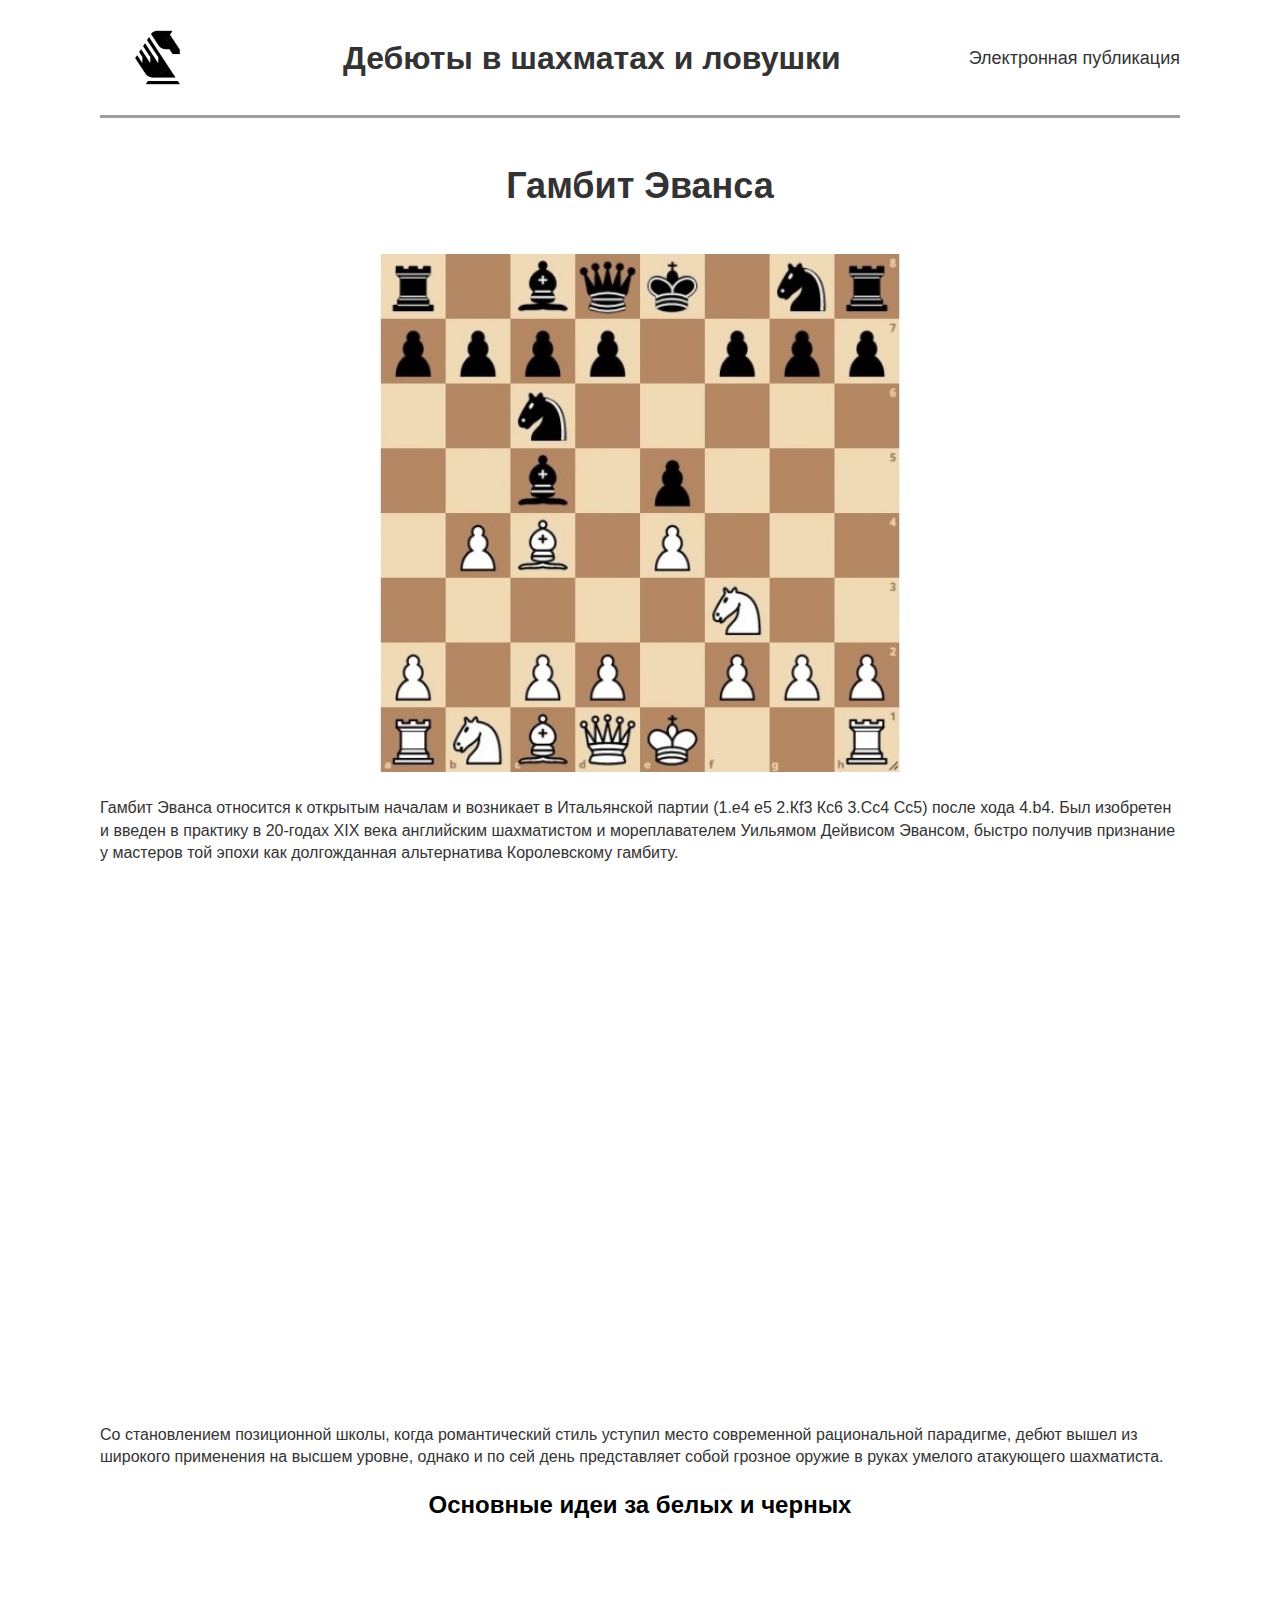
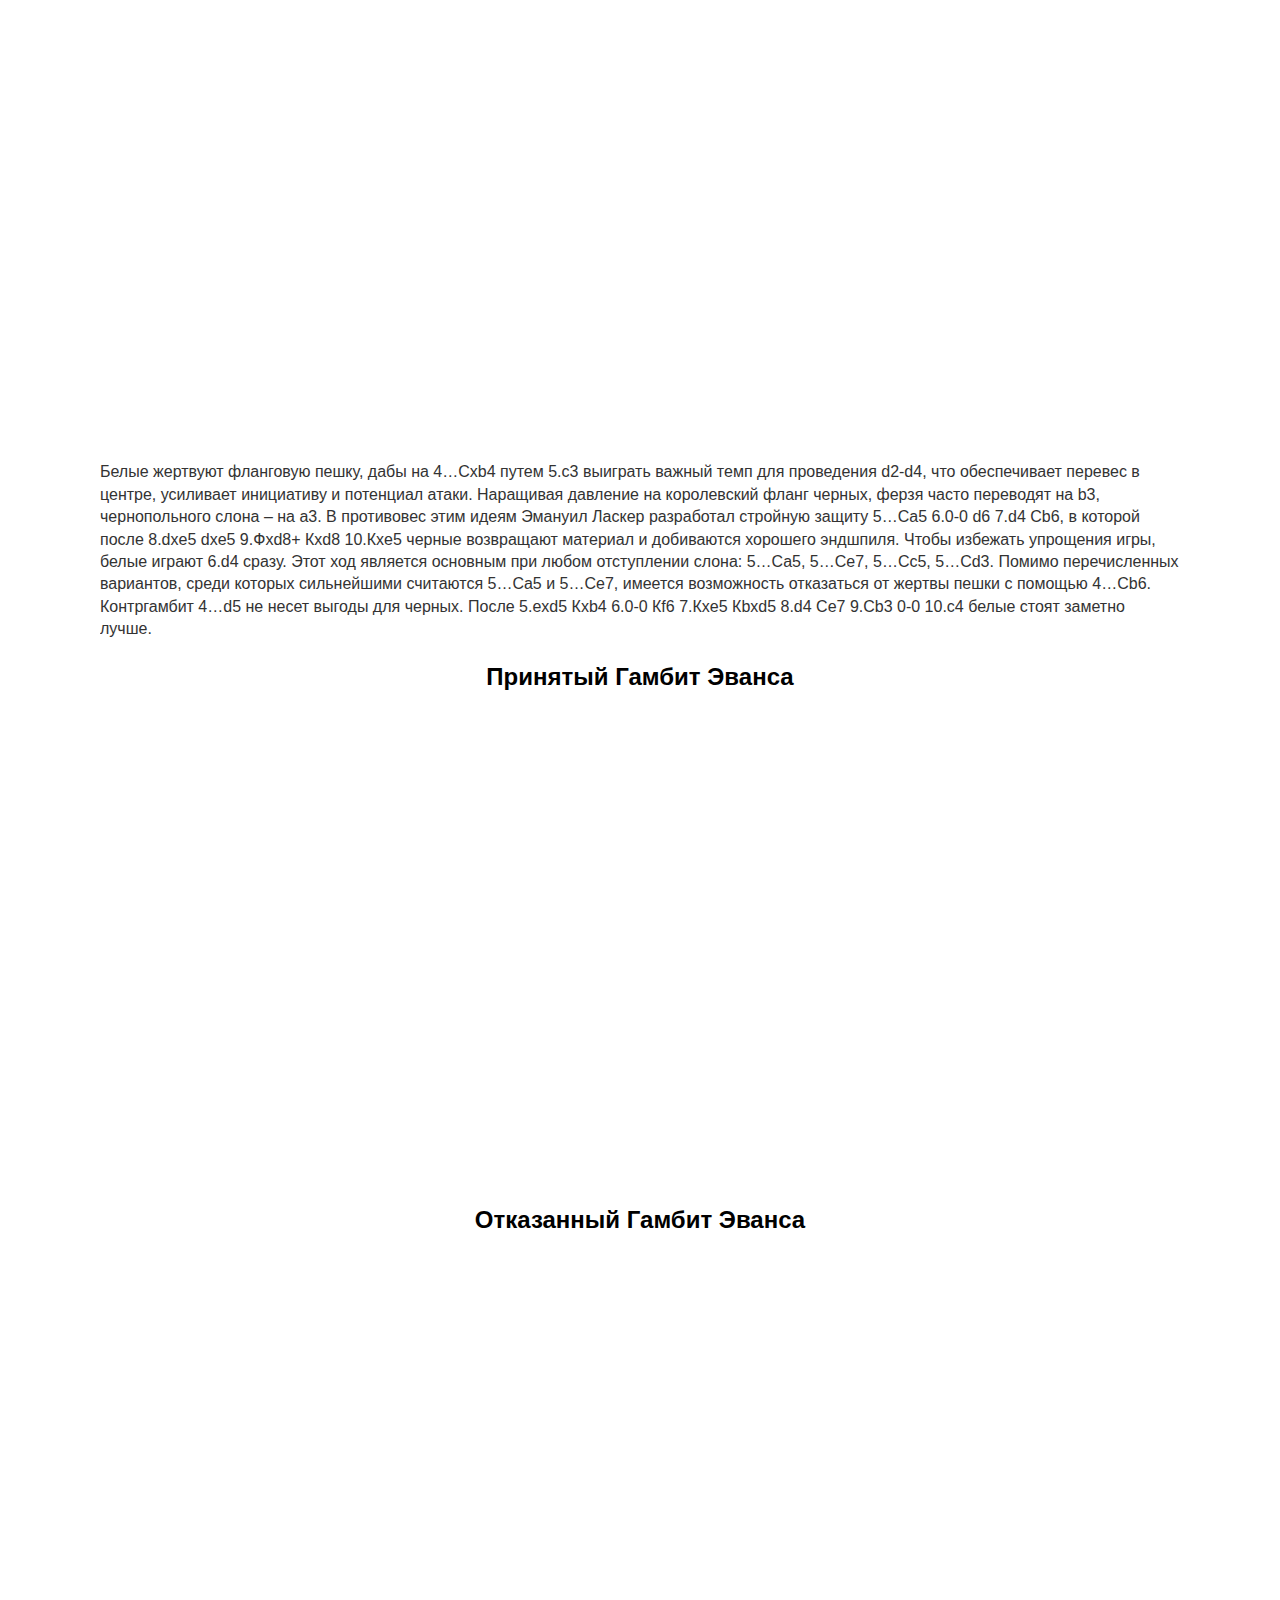
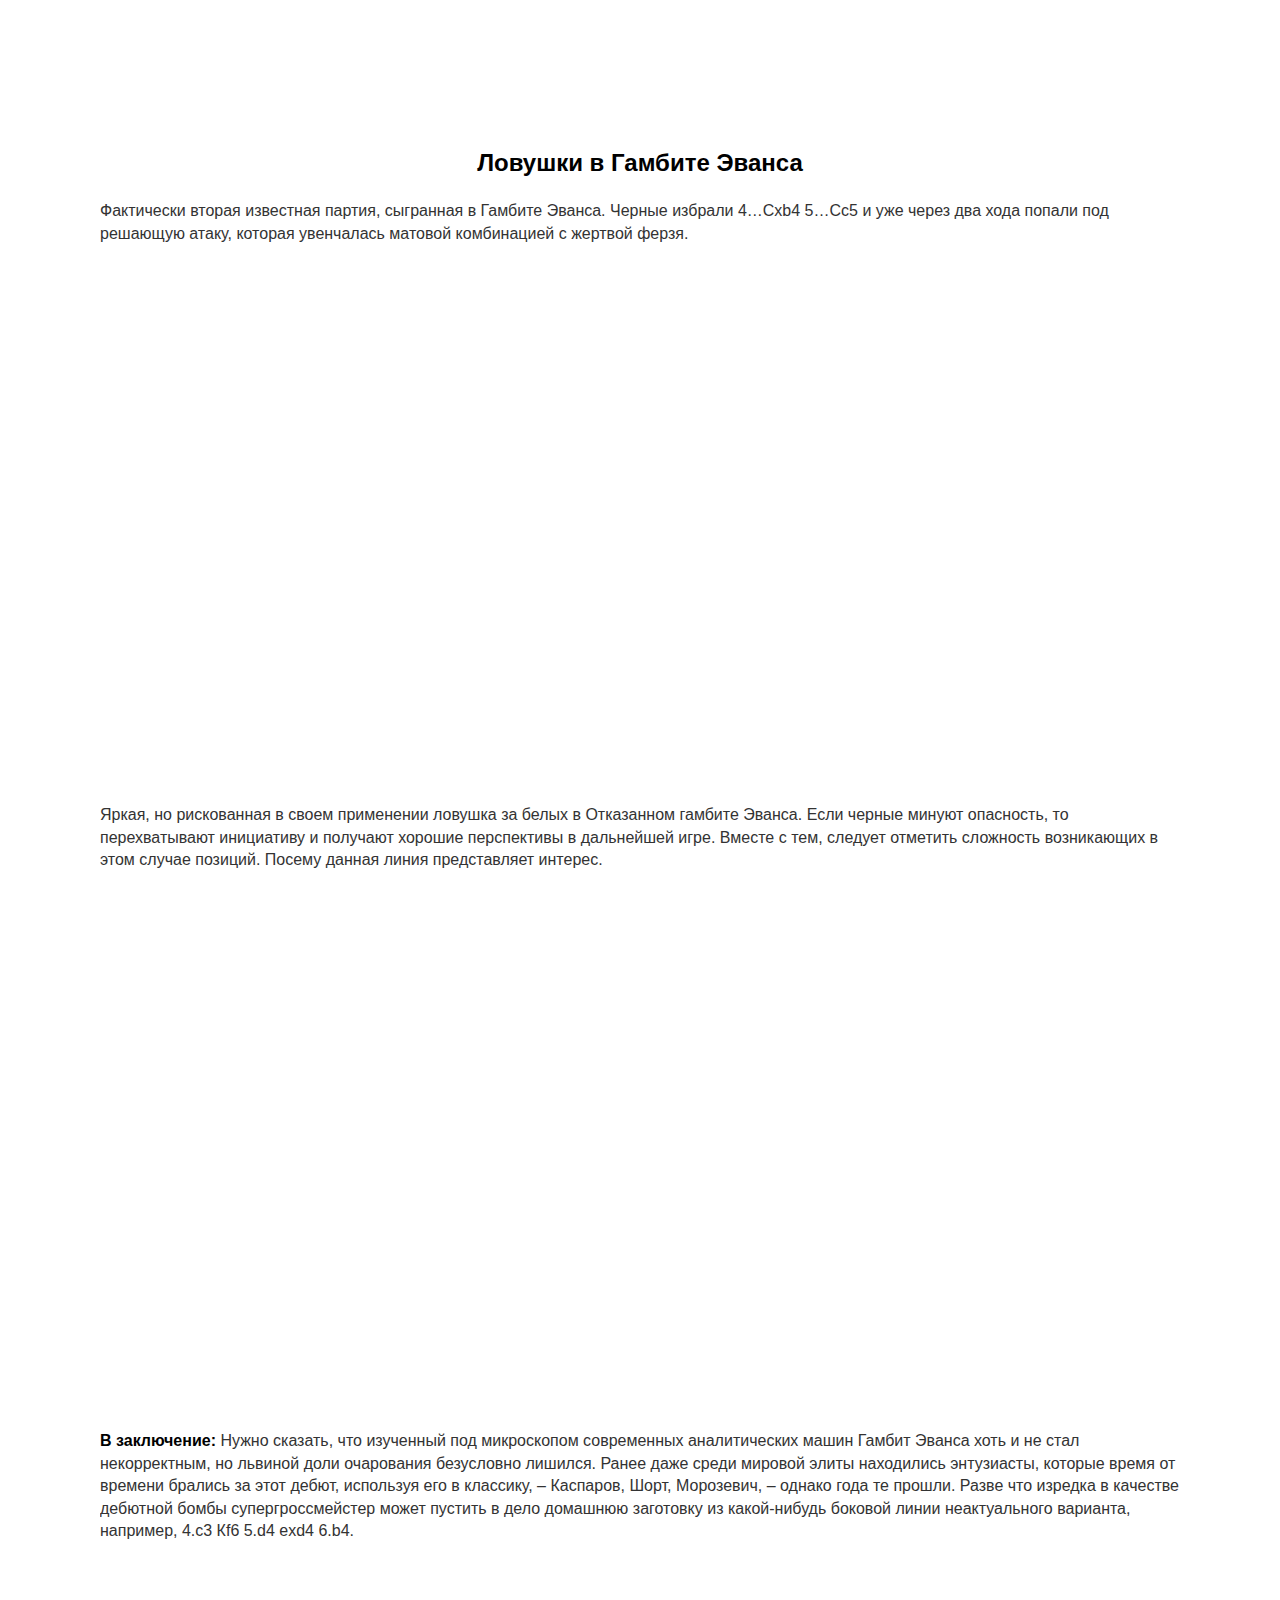
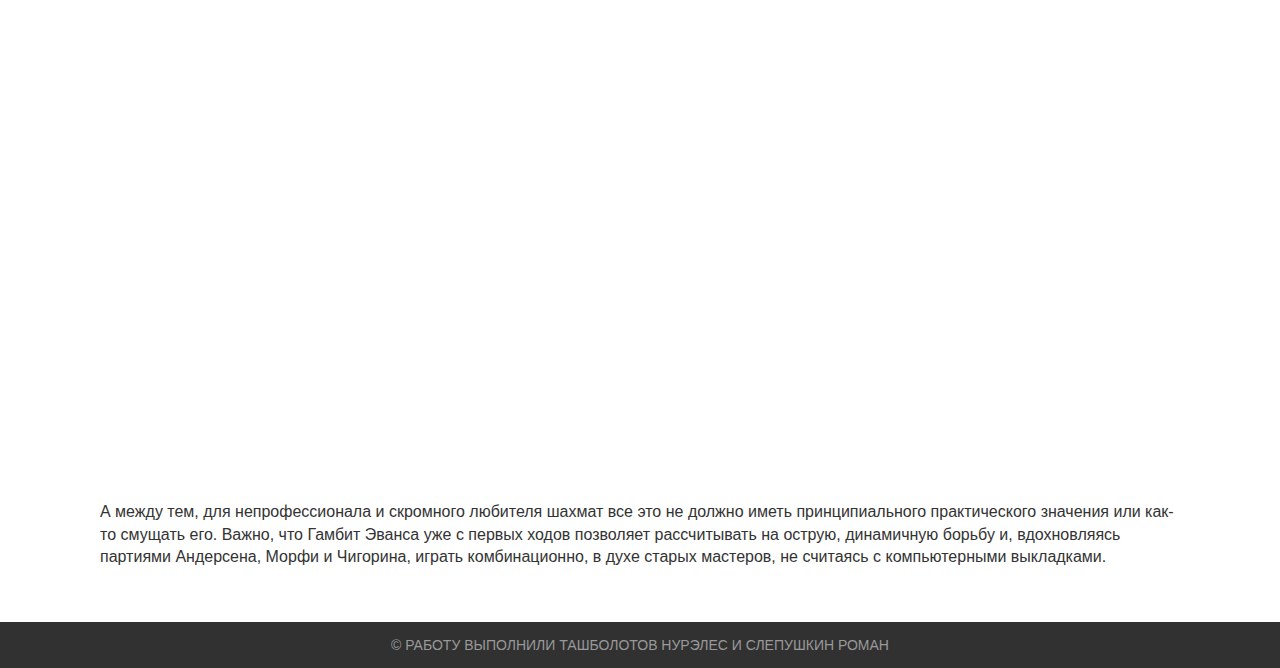
==== debuts/evans.html @ 2b11d46f "Add files via upload" ====
<!DOCTYPE html>
<html lang="en">
<head>
  <meta charset="UTF-8">
  <meta http-equiv="X-UA-Compatible" content="IE=edge">
  <meta name="viewport" content="width=device-width, initial-scale=1.0">
  <link rel="stylesheet" href="../css/style.css">
  <link rel="stylesheet" href="../css/reset.css">
  <title>EVANS</title>
</head>
<body>
  <div class="wrapper">
    <header class="header">
      <div class="header__logo">
        <a href="../index.html"><img src="../images/knight.avif"></a>
      </div>
      <div class="header__title">Дебюты в шахматах и ловушки</div>
      <div class="header__subtitle">Электронная публикация</div>
    </header>
    <main class="main">
      <div class="container">
        <div class="main__title">Гамбит Эванса</div>
        <div class="preview">
          <img src="../images/previews/gambit-jevansa.jpg" alt="">
        </div>
        <div class="content">
          <p>Гамбит Эванса относится к открытым началам и возникает в Итальянской партии (1.e4 e5 2.Кf3 Кc6 3.Сc4 Сc5) после хода 4.b4. Был изобретен и введен в практику в 20-годах XIX века английским шахматистом и мореплавателем Уильямом Дейвисом Эвансом, быстро получив признание у мастеров той эпохи как долгожданная альтернатива Королевскому гамбиту.</p>
          <iframe height='506' width='100%' frameborder='0' scrolling='no' marginheight='0' marginwidth='0' src='http://pgn4web-board.casaschi.net?am=n&amp;d=3000&amp;ss=50&amp;ps=d&amp;pf=d&amp;lcs=_XNo&amp;dcs=O8AB&amp;bbcs=O8AB&amp;bscs=b&amp;hm=n&amp;hcs=r4fT&amp;bd=s&amp;cbcs=YeiP&amp;ctcs=$$$$&amp;hd=j&amp;md=f&amp;tm=25&amp;fhcs=$$$$&amp;fhs=19&amp;fmcs=$$$$&amp;fccs=v71$&amp;hmcs=_XNo&amp;fms=19&amp;fcs=m&amp;cd=i&amp;bcs=____&amp;fp=25&amp;hl=t&amp;fh=b&amp;fw=p&amp;pe=369$zlax9Rvluu9WZk4coab2l8$wilheKl8$yd7P9pNmuAVJT39pNmXX5Hh0mSBYK0An_vRlfqLZvZXm0xeTa4SAmTEG80otD6fado3GUmo6PmVwYXFFia7jQzJzuGXGf7jQxLL78x1pw$75ho$QdfL30jM$kcgv3ayNVcXyf5Hf4kG3r045f4Wj4$yt71iM2v7spo2JND6$voej2qrvNv7SjBDSjBDbn30to$OS7bv38bv8GCV2b04OMD1tQ0H$yJOfWgN2p06pWr_fWmqz5T10FE4fVYx24$wQGmV9rvOv7sFimVaIAfnr16hr_gsfF39$vaue_fnXDH$0'>your web browser and/or your host do not support iframes as required to display the chessboard</iframe>
          <p>Со становлением позиционной школы, когда романтический стиль уступил место современной рациональной парадигме, дебют вышел из широкого применения на высшем уровне, однако и по сей день представляет собой грозное оружие в руках умелого атакующего шахматиста.</p>
          <h2>Основные идеи за белых и черных</h2>
          <iframe height='506' width='100%' frameborder='0' scrolling='no' marginheight='0' marginwidth='0' src='http://pgn4web-board.casaschi.net?am=n&amp;d=3000&amp;ss=50&amp;ps=d&amp;pf=d&amp;lcs=_XNo&amp;dcs=O8AB&amp;bbcs=O8AB&amp;bscs=b&amp;hm=n&amp;hcs=r4fT&amp;bd=s&amp;cbcs=YeiP&amp;ctcs=$$$$&amp;hd=j&amp;md=f&amp;tm=25&amp;fhcs=$$$$&amp;fhs=19&amp;fmcs=$$$$&amp;fccs=v71$&amp;hmcs=_XNo&amp;fms=19&amp;fcs=m&amp;cd=i&amp;bcs=____&amp;fp=25&amp;hl=t&amp;fh=b&amp;fw=p&amp;pe=110$zlax9RvfEG8ovpM739pNgYVM739pNmuAVJT39pNmXX5Hh01BHz4AVvs$wilhVgZKNI$wila2$8x1pw$0zBfcizb$4i30jQ5$cnl$0'>your web browser and/or your host do not support iframes as required to display the chessboard</iframe>
          <p>Белые жертвуют фланговую пешку, дабы на 4…Сxb4 путем 5.c3 выиграть важный темп для проведения d2-d4, что обеспечивает перевес в центре, усиливает инициативу и потенциал атаки. Наращивая давление на королевский фланг черных, ферзя часто переводят на b3, чернопольного слона – на a3. В противовес этим идеям Эмануил Ласкер разработал стройную защиту 5…Сa5 6.0-0 d6 7.d4 Сb6, в которой после 8.dxe5 dxe5 9.Фxd8+ Кxd8 10.Кxe5 черные возвращают материал и добиваются хорошего эндшпиля. Чтобы избежать упрощения игры, белые играют 6.d4 сразу. Этот ход является основным при любом отступлении слона: 5…Сa5, 5…Сe7, 5…Сc5, 5…Сd3. Помимо перечисленных вариантов, среди которых сильнейшими считаются 5…Сa5 и 5…Сe7, имеется возможность отказаться от жертвы пешки с помощью 4…Сb6. Контргамбит 4…d5 не несет выгоды для черных. После 5.exd5 Кxb4 6.0-0 Кf6 7.Кxe5 Кbxd5 8.d4 Сe7 9.Сb3 0-0 10.с4 белые стоят заметно лучше.</p>
          <h2>Принятый Гамбит Эванса</h2>
          <iframe height='506' width='100%' frameborder='0' scrolling='no' marginheight='0' marginwidth='0' src='http://pgn4web-board.casaschi.net?am=n&amp;d=3000&amp;ss=50&amp;ps=d&amp;pf=d&amp;lcs=_XNo&amp;dcs=O8AB&amp;bbcs=O8AB&amp;bscs=b&amp;hm=n&amp;hcs=r4fT&amp;bd=s&amp;cbcs=YeiP&amp;ctcs=$$$$&amp;hd=j&amp;md=f&amp;tm=25&amp;fhcs=$$$$&amp;fhs=19&amp;fmcs=$$$$&amp;fccs=v71$&amp;hmcs=_XNo&amp;fms=19&amp;fcs=m&amp;cd=i&amp;bcs=____&amp;fp=25&amp;hl=t&amp;fh=b&amp;fw=p&amp;pe=356$zlax9RvfEG8ovpM739pNgYVM739pNmuAVJT39pNmXX5Hh01BHz4AVvs$wilhVgZKNI$wila2$vB78F3$vo8z2jU2$f4i30jQ5$fQx$FInyf9bvaRDT2t78mt79$VPN6jJfT0rtmf3QN0L1pwQez5j0hJXfcWj5b0SR75Gi35f0RIbfbfF2b$4UzdzTHaZ2n05YfWmtDcD3dzg$Nu7cL32jo$Nl7bj16lzfWIz5r06u3c2Fu7bd0$OR7siM14$fBN0IHw0vfWg32k7p3706pzc4RS7fL32qQ6hdfy$7s8x2Zwnq$6p5v0'>your web browser and/or your host do not support iframes as required to display the chessboard</iframe>
          <h2>Отказанный Гамбит Эванса</h2>
          <iframe height='506' width='100%' frameborder='0' scrolling='no' marginheight='0' marginwidth='0' src='http://pgn4web-board.casaschi.net?am=n&amp;d=3000&amp;ss=50&amp;ps=d&amp;pf=d&amp;lcs=_XNo&amp;dcs=O8AB&amp;bbcs=O8AB&amp;bscs=b&amp;hm=n&amp;hcs=r4fT&amp;bd=s&amp;cbcs=YeiP&amp;ctcs=$$$$&amp;hd=j&amp;md=f&amp;tm=25&amp;fhcs=$$$$&amp;fhs=19&amp;fmcs=$$$$&amp;fccs=v71$&amp;hmcs=_XNo&amp;fms=19&amp;fcs=m&amp;cd=i&amp;bcs=____&amp;fp=25&amp;hl=t&amp;fh=b&amp;fw=p&amp;pe=265$zlax9RvmYUX_XeMilhO$Qxf7jQzyWQxf81xBwilhWXKkS$wilh_CvQxf9WOTeSvTbF9pNflmF0P11Yz5XmeLTK1BHAPyYuAp096y1BHl500bfij70$Ni75EN5$v9B71EFb$wG30kpM5vggz039yvcTvqRD9$3g3fhJXfT0RJXgKz2vdQi9v8az5j$VBN6h4fnL6jHf4HF27$JeaDm6AMUs0B$17N0FrvR$0qM6hdfqf0BID$0'>your web browser and/or your host do not support iframes as required to display the chessboard</iframe>
          <h2>Ловушки в Гамбите Эванса</h2>
          <p>Фактически вторая известная партия, сыгранная в Гамбите Эванса. Черные избрали 4…Сxb4 5…Сc5 и уже через два хода попали под решающую атаку, которая увенчалась матовой комбинацией с жертвой ферзя.</p>
          <iframe height='506' width='100%' frameborder='0' scrolling='no' marginheight='0' marginwidth='0' src='http://pgn4web-board.casaschi.net?am=n&amp;d=3000&amp;ss=50&amp;ps=d&amp;pf=d&amp;lcs=_XNo&amp;dcs=O8AB&amp;bbcs=O8AB&amp;bscs=b&amp;hm=n&amp;hcs=r4fT&amp;bd=s&amp;cbcs=YeiP&amp;ctcs=$$$$&amp;hd=j&amp;md=f&amp;tm=25&amp;fhcs=$$$$&amp;fhs=19&amp;fmcs=$$$$&amp;fccs=v71$&amp;hmcs=_XNo&amp;fms=19&amp;fcs=m&amp;cd=i&amp;bcs=____&amp;fp=25&amp;hl=t&amp;fh=b&amp;fw=p&amp;pe=317$zlax9Rvluu9WZk4coab2l8$wilheKl8$yd761BHASUtGJ01BHA_e0G3vgnJXF_4co7aaQ$V0mVwYXFFia7jQzJzuGXGf7MUfjQxLL1nvBDf$o8z2jU2$0jM$kcgv2l71FQxc$DN$Fpyv4MUs$Nm790K33GK3d$Emt71pU$T0cgKj5j$hFm7SlB7bn6h5_grzU0z$1XOY4Nqz5n2tD5YF2n$3fF6sAfqf3FEAgskbF2r$WI3dETvMf6pb_grBU0C$dQtr_gskUN22v08r_fVBk14$s7U_T0'>your web browser and/or your host do not support iframes as required to display the chessboard</iframe>
          <p>Яркая, но рискованная в своем применении ловушка за белых в Отказанном гамбите Эванса. Если черные минуют опасность, то перехватывают инициативу и получают хорошие перспективы в дальнейшей игре. Вместе с тем, следует отметить сложность возникающих в этом случае позиций. Посему данная линия представляет интерес.</p>
          <iframe height='506' width='100%' frameborder='0' scrolling='no' marginheight='0' marginwidth='0' src='http://pgn4web-board.casaschi.net?am=n&amp;d=3000&amp;ss=50&amp;ps=d&amp;pf=d&amp;lcs=_XNo&amp;dcs=O8AB&amp;bbcs=O8AB&amp;bscs=b&amp;hm=n&amp;hcs=r4fT&amp;bd=s&amp;cbcs=YeiP&amp;ctcs=$$$$&amp;hd=j&amp;md=f&amp;tm=25&amp;fhcs=$$$$&amp;fhs=19&amp;fmcs=$$$$&amp;fccs=v71$&amp;hmcs=_XNo&amp;fms=19&amp;fcs=m&amp;cd=i&amp;bcs=____&amp;fp=25&amp;hl=t&amp;fh=b&amp;fw=p&amp;pe=234$zlax9RvfM0_$uWUX61BHAB0G3vfEG86SG3vgwR31BHASUtGJ01BHA_e0G3vlpzN6OXjQzvHKj2D3ux9Fzu1BHAPyYuAp05e91BHl5$i33Q1$28bvpC7n$9B71EFb$pM$im7P2R7YNd$YF$K4fj0GjtFQF6$0kpQ$Nm76$1XN0FzM0A$dzg$QjzfnL0FzQ$RXfo$0FW9_fcjx7bL$Nme_$0'>your web browser and/or your host do not support iframes as required to display the chessboard</iframe>
          <p><strong>В заключение:</strong> Нужно сказать, что изученный под микроскопом современных аналитических машин Гамбит Эванса хоть и не стал некорректным, но львиной доли очарования безусловно лишился. Ранее даже среди мировой элиты находились энтузиасты, которые время от времени брались за этот дебют, используя его в классику, – Каспаров, Шорт, Морозевич, – однако года те прошли. Разве что изредка в качестве дебютной бомбы супергроссмейстер может пустить в дело домашнюю заготовку из какой-нибудь боковой линии неактуального варианта, например, 4.c3 Кf6 5.d4 exd4 6.b4.</p>
          <iframe height='506' width='100%' frameborder='0' scrolling='no' marginheight='0' marginwidth='0' src='http://pgn4web-board.casaschi.net?am=n&amp;d=3000&amp;ss=50&amp;ps=d&amp;pf=d&amp;lcs=_XNo&amp;dcs=O8AB&amp;bbcs=O8AB&amp;bscs=b&amp;hm=n&amp;hcs=r4fT&amp;bd=s&amp;cbcs=YeiP&amp;ctcs=$$$$&amp;hd=j&amp;md=f&amp;tm=25&amp;fhcs=$$$$&amp;fhs=19&amp;fmcs=$$$$&amp;fccs=v71$&amp;hmcs=_XNo&amp;fms=19&amp;fcs=m&amp;cd=i&amp;bcs=____&amp;fp=25&amp;hl=t&amp;fh=b&amp;fw=p&amp;pe=585$zlax9RvmkWYZ5XG4XYTucLSNGYTbSybmINezvNKHwilhO$Qxf9_ueVu2ZdwYB1BHzutHh05T$N$7jfD9pNmuAVJT39pNmXX5Hh06SAfLq92UtQXmfsfjDy_1BHz4AVvs$HLyUbwtxWOTeSvTbG0Q0lzuTjQzJzuGXGf7MUfjQxLL1nvBDf$o8z2jU2$0jM$kcgv45fbANc$Sx1kSxd$pM$im79$ij23M2v$IVvpI5fd$cly7Sly7bD$8ej239vMvayNV6Jfo$$CHfJeaDbL6h5wPyz5L$8EztQ0I$1hU6Hfqv$Fnvoez59$WIzqQ0C$3GKz03U0wL6pEXw9Fu7fD2IhrwQ7F35$4ly7Jtrw1$s8x6jIfwvdz9yFqz7L$9FqzsFBU1c$SlwjdPg1d$18F$FE7_fvD4OMD1pU16$ebxUTF32vs7pebwxvaCzfCF55$cK3dPM23$5hQ2IlHfMvdPc4Nu7ov6pEAuDJFAF5p0RFqz0kDk2d$1GfF6lzfLD6pp_gri3br0Sqv0'>your web browser and/or your host do not support iframes as required to display the chessboard</iframe>
          <p>А между тем, для непрофессионала и скромного любителя шахмат все это не должно иметь принципиального практического значения или как-то смущать его. Важно, что Гамбит Эванса уже с первых ходов позволяет рассчитывать на острую, динамичную борьбу и, вдохновляясь партиями Андерсена, Морфи и Чигорина, играть комбинационно, в духе старых мастеров, не считаясь с компьютерными выкладками.</p>
        </div>
      </div>
    </main>
  </div>
  <footer class="footer">
    <div class="footer__top"></div>
    <div class="footer__low">
      © РАБОТУ ВЫПОЛНИЛИ
      ТАШБОЛОТОВ НУРЭЛЕС И
      СЛЕПУШКИН РОМАН
    </div>
  </footer>
</body>
</html>
---- css/style.css ----
/* ============================== GLOBAL ==================================== */
/* ============================== GLOBAL ==================================== */
body {
  font-size: 14px;
  font-family: "Open Sans", sans-serif;
  color: #333;
}

.wrapper {
  margin: 0 100px;
  overflow: hidden;
}

.container {
  width: 100%;
}

h1, h2 {
  text-align: center;
  margin-bottom: 10px;
  color: #000;
}

p {
  margin: 25px 0;
  line-height: 1.4;
}

li {
  margin-left: 40px;
}

strong {
  color: #000;
}

.preview {
  width: auto;
  height: auto;
}
.preview img {
  width: 100%;
  height: 100%;
}

/* ============================== HEADER ==================================== */
/* ============================== HEADER ==================================== */
.header {
  display: -webkit-box;
  display: -ms-flexbox;
  display: flex;
  -webkit-box-align: center;
      -ms-flex-align: center;
          align-items: center;
  -webkit-box-pack: justify;
      -ms-flex-pack: justify;
          justify-content: space-between;
  border-bottom: #a0a0a0 3px solid;
  margin-bottom: 50px;
}

.header__logo {
  width: 115px;
  height: 115px;
}
.header__logo img {
  width: 100%;
  height: 100%;
}

.header__title {
  font-size: 32px;
  font-weight: 700;
}

.header__subtitle {
  font-size: 18px;
}

/* ============================== MAIN ==================================== */
/* ============================== MAIN ==================================== */
.main__title {
  font-weight: 700;
  font-size: 36px;
  text-align: center;
  margin-bottom: 50px;
}

.preview {
  margin: 0 auto;
}

.boards {
  display: grid;
  grid-template: repeat(2, 1fr)/repeat(3, 1fr);
  font-weight: 700;
}

.board__link {
  display: -webkit-box;
  display: -ms-flexbox;
  display: flex;
  -webkit-box-orient: vertical;
  -webkit-box-direction: normal;
      -ms-flex-direction: column;
          flex-direction: column;
  -webkit-box-align: center;
      -ms-flex-align: center;
          align-items: center;
  -webkit-box-pack: center;
      -ms-flex-pack: center;
          justify-content: center;
  margin-bottom: 60px;
  -webkit-transition: all 3s;
  -o-transition: all 3s;
  transition: all 3s;
}

.board__link:hover img {
  opacity: 0.9;
  -webkit-transition: all 0.3s;
  -o-transition: all 0.3s;
  transition: all 0.3s;
}

.board__link:hover .board__title {
  color: #ea5d00;
  -webkit-transition: all 0.3s;
  -o-transition: all 0.3s;
  transition: all 0.3s;
}

.board__title {
  font-size: 20px;
  margin-top: 15px;
}

/* ============================== DESCRIPTION ==================================== */
/* ============================== DESCRIPTION ==================================== */
.description {
  background-color: #eff3f6;
  padding: 25px 20px 40px;
}

/* ============================== FOOTER ==================================== */
/* ============================== FOOTER ==================================== */
.footer__low {
  color: #999;
  font-size: 14px;
  text-align: center;
  background-color: #313131;
  margin-top: 2em;
  padding: 1rem 0;
}
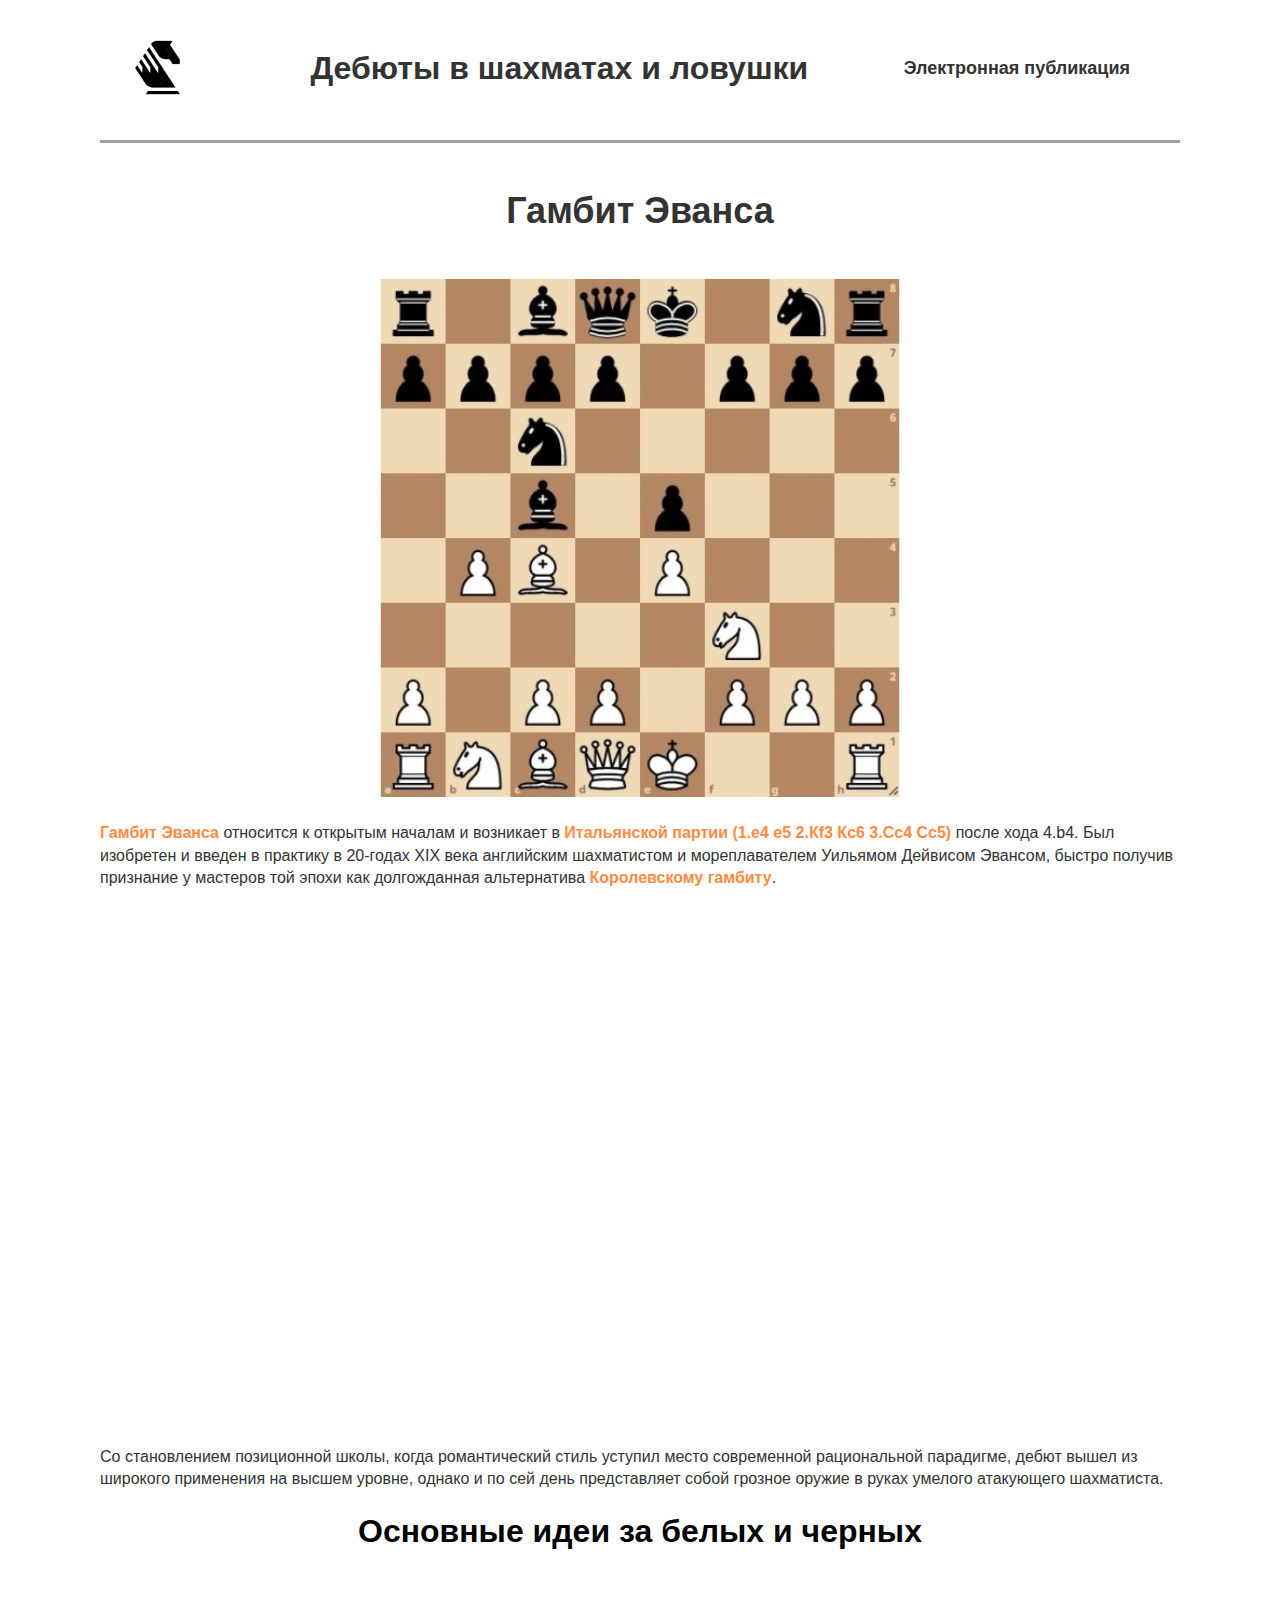
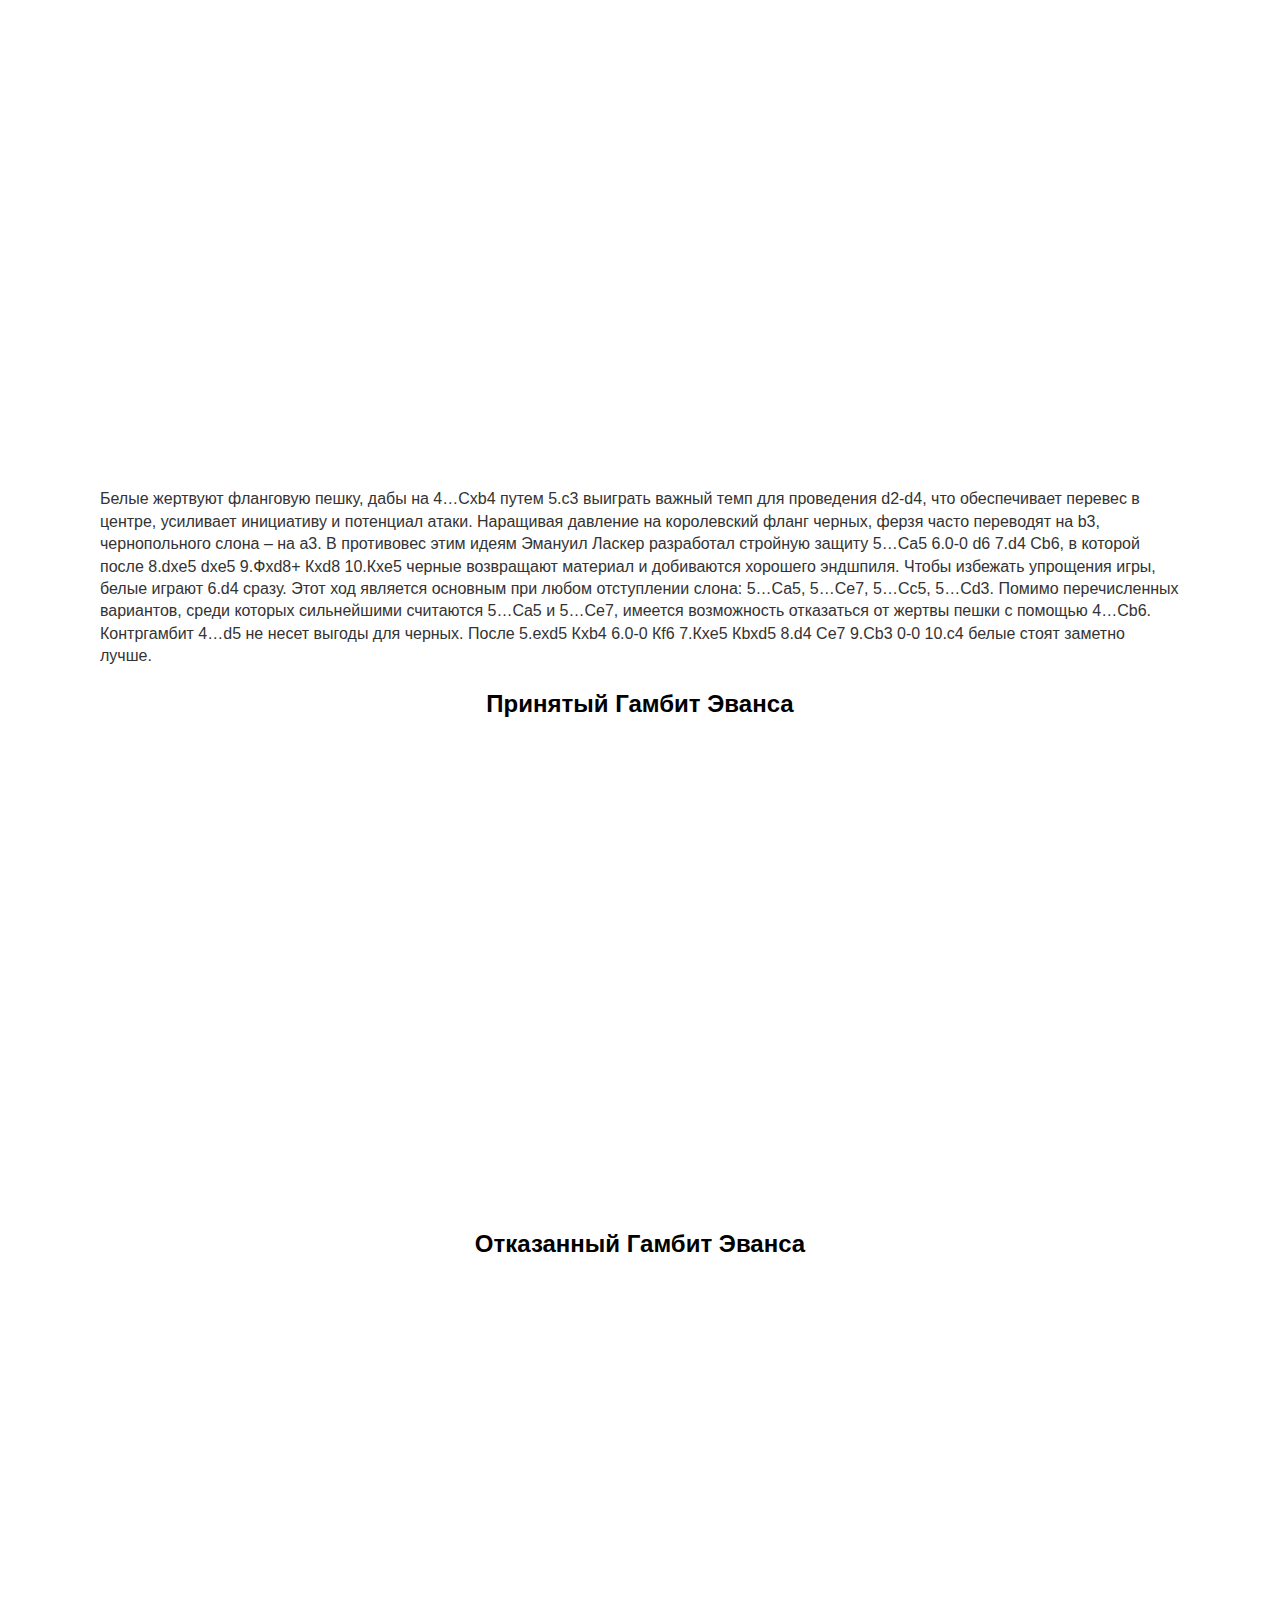
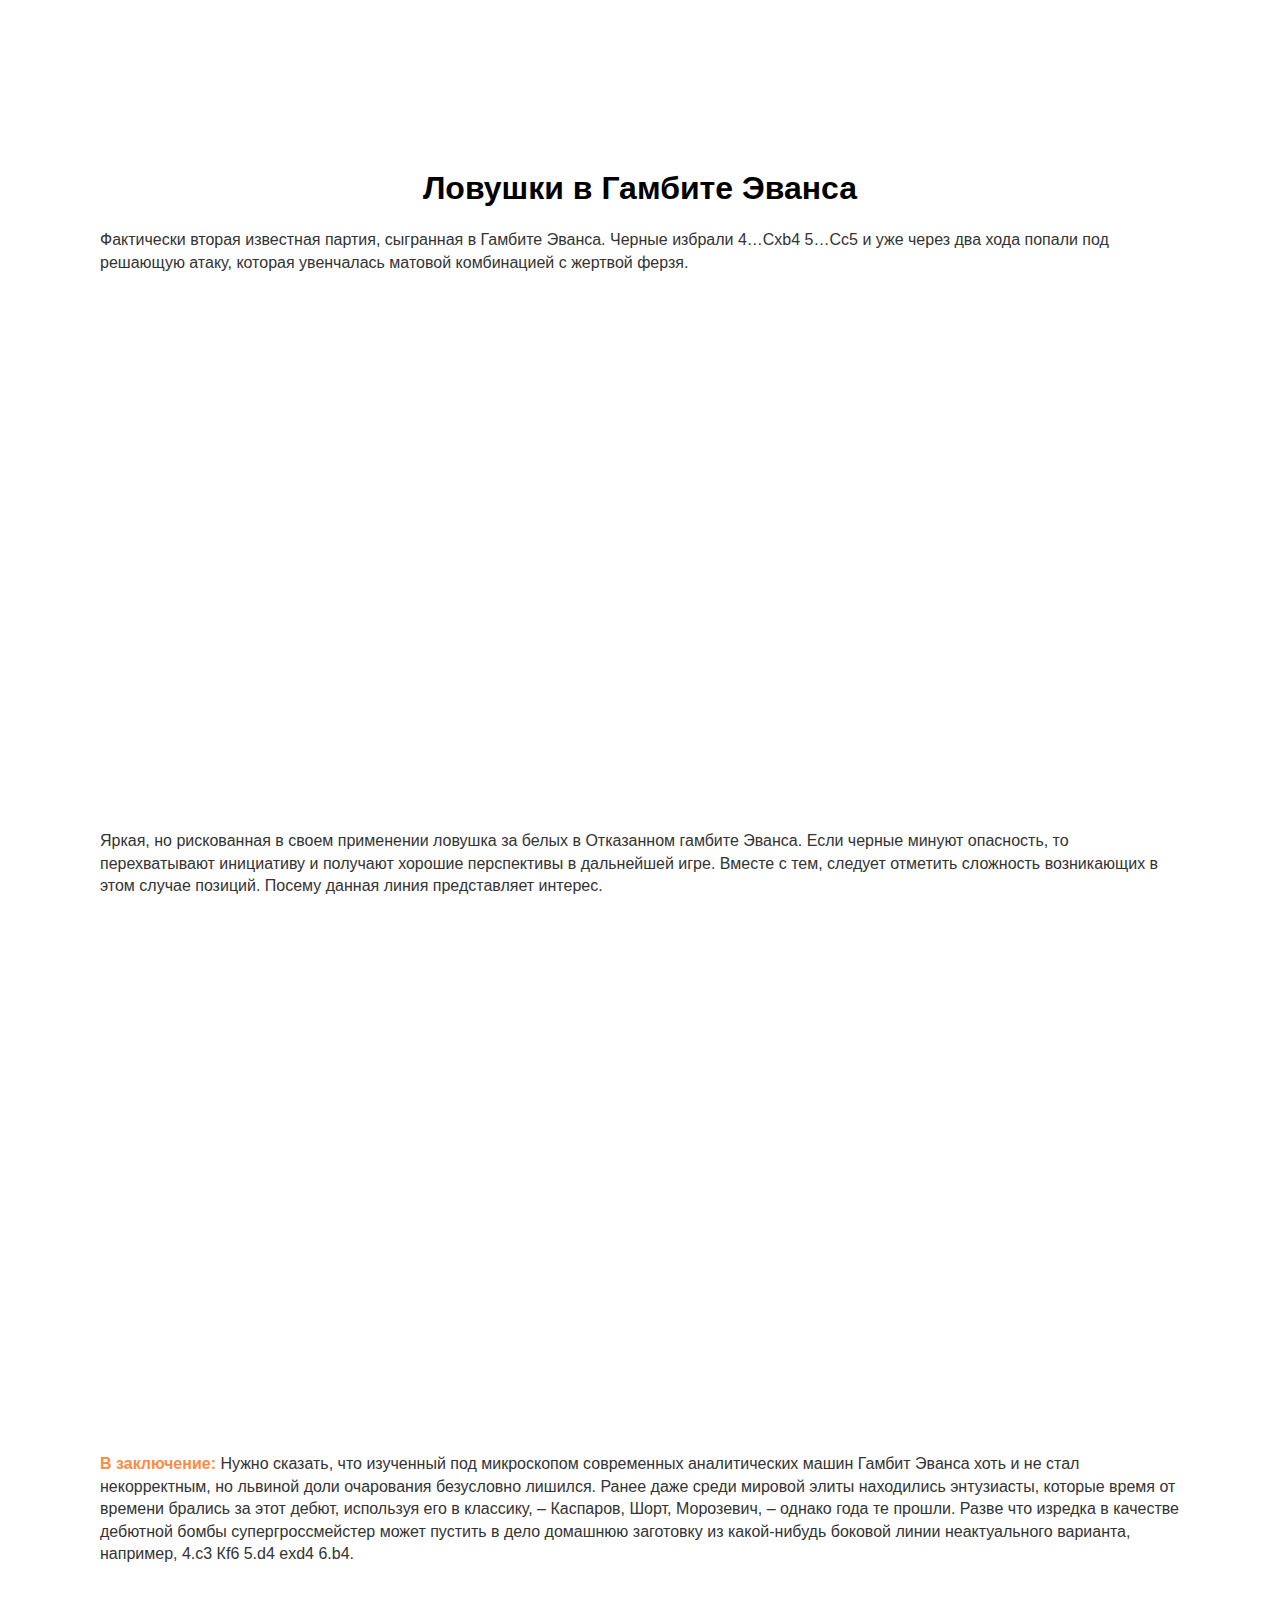
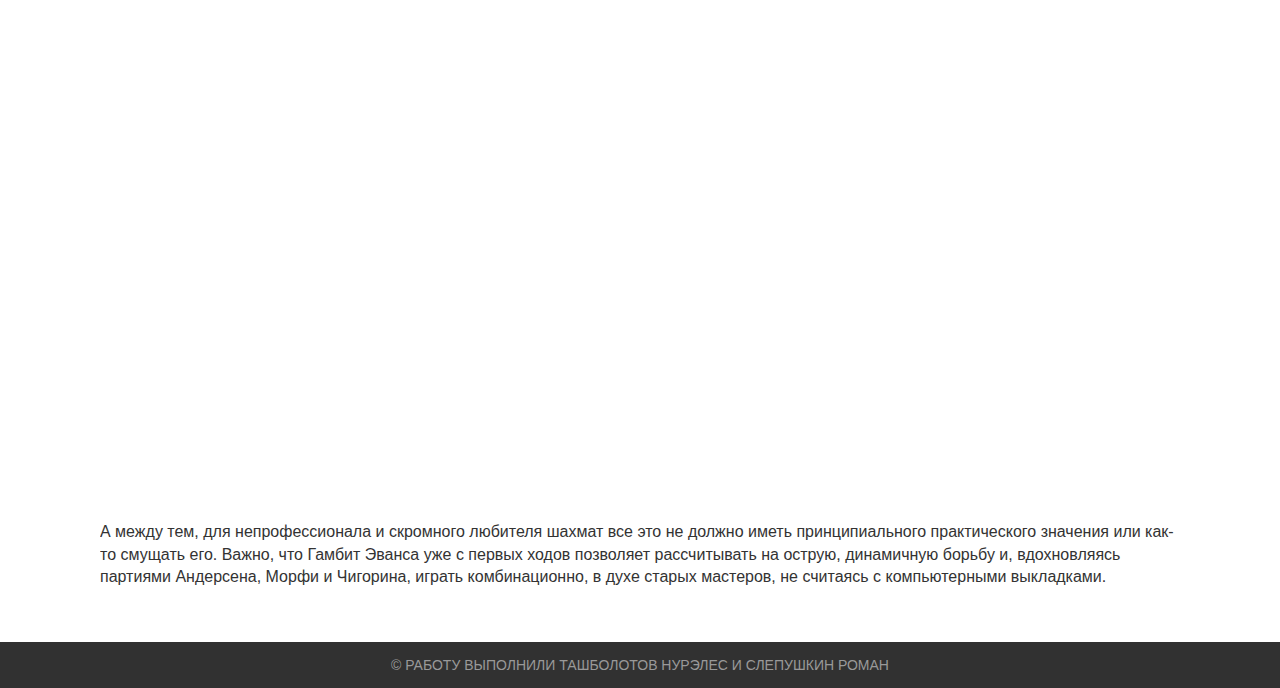
==== commit 25a87271: "Add files via upload" ====
--- a/debuts/evans.html
+++ b/debuts/evans.html
@@ -4,6 +4,7 @@
   <meta charset="UTF-8">
   <meta http-equiv="X-UA-Compatible" content="IE=edge">
   <meta name="viewport" content="width=device-width, initial-scale=1.0">
+  <link rel="shortcut icon" href="../images/knight.avif" type="image/x-icon">
   <link rel="stylesheet" href="../css/style.css">
   <link rel="stylesheet" href="../css/reset.css">
   <title>EVANS</title>
@@ -24,17 +25,17 @@
           <img src="../images/previews/gambit-jevansa.jpg" alt="">
         </div>
         <div class="content">
-          <p>Гамбит Эванса относится к открытым началам и возникает в Итальянской партии (1.e4 e5 2.Кf3 Кc6 3.Сc4 Сc5) после хода 4.b4. Был изобретен и введен в практику в 20-годах XIX века английским шахматистом и мореплавателем Уильямом Дейвисом Эвансом, быстро получив признание у мастеров той эпохи как долгожданная альтернатива Королевскому гамбиту.</p>
+          <p><strong>Гамбит Эванса</strong> относится к открытым началам и возникает в <strong>Итальянской партии (1.e4 e5 2.Кf3 Кc6 3.Сc4 Сc5)</strong> после хода 4.b4. Был изобретен и введен в практику в 20-годах XIX века английским шахматистом и мореплавателем Уильямом Дейвисом Эвансом, быстро получив признание у мастеров той эпохи как долгожданная альтернатива <strong>Королевскому гамбиту</strong>.</p>
           <iframe height='506' width='100%' frameborder='0' scrolling='no' marginheight='0' marginwidth='0' src='http://pgn4web-board.casaschi.net?am=n&amp;d=3000&amp;ss=50&amp;ps=d&amp;pf=d&amp;lcs=_XNo&amp;dcs=O8AB&amp;bbcs=O8AB&amp;bscs=b&amp;hm=n&amp;hcs=r4fT&amp;bd=s&amp;cbcs=YeiP&amp;ctcs=$$$$&amp;hd=j&amp;md=f&amp;tm=25&amp;fhcs=$$$$&amp;fhs=19&amp;fmcs=$$$$&amp;fccs=v71$&amp;hmcs=_XNo&amp;fms=19&amp;fcs=m&amp;cd=i&amp;bcs=____&amp;fp=25&amp;hl=t&amp;fh=b&amp;fw=p&amp;pe=369$zlax9Rvluu9WZk4coab2l8$wilheKl8$yd7P9pNmuAVJT39pNmXX5Hh0mSBYK0An_vRlfqLZvZXm0xeTa4SAmTEG80otD6fado3GUmo6PmVwYXFFia7jQzJzuGXGf7jQxLL78x1pw$75ho$QdfL30jM$kcgv3ayNVcXyf5Hf4kG3r045f4Wj4$yt71iM2v7spo2JND6$voej2qrvNv7SjBDSjBDbn30to$OS7bv38bv8GCV2b04OMD1tQ0H$yJOfWgN2p06pWr_fWmqz5T10FE4fVYx24$wQGmV9rvOv7sFimVaIAfnr16hr_gsfF39$vaue_fnXDH$0'>your web browser and/or your host do not support iframes as required to display the chessboard</iframe>
           <p>Со становлением позиционной школы, когда романтический стиль уступил место современной рациональной парадигме, дебют вышел из широкого применения на высшем уровне, однако и по сей день представляет собой грозное оружие в руках умелого атакующего шахматиста.</p>
-          <h2>Основные идеи за белых и черных</h2>
+          <h1>Основные идеи за белых и черных</h1>
           <iframe height='506' width='100%' frameborder='0' scrolling='no' marginheight='0' marginwidth='0' src='http://pgn4web-board.casaschi.net?am=n&amp;d=3000&amp;ss=50&amp;ps=d&amp;pf=d&amp;lcs=_XNo&amp;dcs=O8AB&amp;bbcs=O8AB&amp;bscs=b&amp;hm=n&amp;hcs=r4fT&amp;bd=s&amp;cbcs=YeiP&amp;ctcs=$$$$&amp;hd=j&amp;md=f&amp;tm=25&amp;fhcs=$$$$&amp;fhs=19&amp;fmcs=$$$$&amp;fccs=v71$&amp;hmcs=_XNo&amp;fms=19&amp;fcs=m&amp;cd=i&amp;bcs=____&amp;fp=25&amp;hl=t&amp;fh=b&amp;fw=p&amp;pe=110$zlax9RvfEG8ovpM739pNgYVM739pNmuAVJT39pNmXX5Hh01BHz4AVvs$wilhVgZKNI$wila2$8x1pw$0zBfcizb$4i30jQ5$cnl$0'>your web browser and/or your host do not support iframes as required to display the chessboard</iframe>
           <p>Белые жертвуют фланговую пешку, дабы на 4…Сxb4 путем 5.c3 выиграть важный темп для проведения d2-d4, что обеспечивает перевес в центре, усиливает инициативу и потенциал атаки. Наращивая давление на королевский фланг черных, ферзя часто переводят на b3, чернопольного слона – на a3. В противовес этим идеям Эмануил Ласкер разработал стройную защиту 5…Сa5 6.0-0 d6 7.d4 Сb6, в которой после 8.dxe5 dxe5 9.Фxd8+ Кxd8 10.Кxe5 черные возвращают материал и добиваются хорошего эндшпиля. Чтобы избежать упрощения игры, белые играют 6.d4 сразу. Этот ход является основным при любом отступлении слона: 5…Сa5, 5…Сe7, 5…Сc5, 5…Сd3. Помимо перечисленных вариантов, среди которых сильнейшими считаются 5…Сa5 и 5…Сe7, имеется возможность отказаться от жертвы пешки с помощью 4…Сb6. Контргамбит 4…d5 не несет выгоды для черных. После 5.exd5 Кxb4 6.0-0 Кf6 7.Кxe5 Кbxd5 8.d4 Сe7 9.Сb3 0-0 10.с4 белые стоят заметно лучше.</p>
           <h2>Принятый Гамбит Эванса</h2>
           <iframe height='506' width='100%' frameborder='0' scrolling='no' marginheight='0' marginwidth='0' src='http://pgn4web-board.casaschi.net?am=n&amp;d=3000&amp;ss=50&amp;ps=d&amp;pf=d&amp;lcs=_XNo&amp;dcs=O8AB&amp;bbcs=O8AB&amp;bscs=b&amp;hm=n&amp;hcs=r4fT&amp;bd=s&amp;cbcs=YeiP&amp;ctcs=$$$$&amp;hd=j&amp;md=f&amp;tm=25&amp;fhcs=$$$$&amp;fhs=19&amp;fmcs=$$$$&amp;fccs=v71$&amp;hmcs=_XNo&amp;fms=19&amp;fcs=m&amp;cd=i&amp;bcs=____&amp;fp=25&amp;hl=t&amp;fh=b&amp;fw=p&amp;pe=356$zlax9RvfEG8ovpM739pNgYVM739pNmuAVJT39pNmXX5Hh01BHz4AVvs$wilhVgZKNI$wila2$vB78F3$vo8z2jU2$f4i30jQ5$fQx$FInyf9bvaRDT2t78mt79$VPN6jJfT0rtmf3QN0L1pwQez5j0hJXfcWj5b0SR75Gi35f0RIbfbfF2b$4UzdzTHaZ2n05YfWmtDcD3dzg$Nu7cL32jo$Nl7bj16lzfWIz5r06u3c2Fu7bd0$OR7siM14$fBN0IHw0vfWg32k7p3706pzc4RS7fL32qQ6hdfy$7s8x2Zwnq$6p5v0'>your web browser and/or your host do not support iframes as required to display the chessboard</iframe>
           <h2>Отказанный Гамбит Эванса</h2>
           <iframe height='506' width='100%' frameborder='0' scrolling='no' marginheight='0' marginwidth='0' src='http://pgn4web-board.casaschi.net?am=n&amp;d=3000&amp;ss=50&amp;ps=d&amp;pf=d&amp;lcs=_XNo&amp;dcs=O8AB&amp;bbcs=O8AB&amp;bscs=b&amp;hm=n&amp;hcs=r4fT&amp;bd=s&amp;cbcs=YeiP&amp;ctcs=$$$$&amp;hd=j&amp;md=f&amp;tm=25&amp;fhcs=$$$$&amp;fhs=19&amp;fmcs=$$$$&amp;fccs=v71$&amp;hmcs=_XNo&amp;fms=19&amp;fcs=m&amp;cd=i&amp;bcs=____&amp;fp=25&amp;hl=t&amp;fh=b&amp;fw=p&amp;pe=265$zlax9RvmYUX_XeMilhO$Qxf7jQzyWQxf81xBwilhWXKkS$wilh_CvQxf9WOTeSvTbF9pNflmF0P11Yz5XmeLTK1BHAPyYuAp096y1BHl500bfij70$Ni75EN5$v9B71EFb$wG30kpM5vggz039yvcTvqRD9$3g3fhJXfT0RJXgKz2vdQi9v8az5j$VBN6h4fnL6jHf4HF27$JeaDm6AMUs0B$17N0FrvR$0qM6hdfqf0BID$0'>your web browser and/or your host do not support iframes as required to display the chessboard</iframe>
-          <h2>Ловушки в Гамбите Эванса</h2>
+          <h1>Ловушки в Гамбите Эванса</h1>
           <p>Фактически вторая известная партия, сыгранная в Гамбите Эванса. Черные избрали 4…Сxb4 5…Сc5 и уже через два хода попали под решающую атаку, которая увенчалась матовой комбинацией с жертвой ферзя.</p>
           <iframe height='506' width='100%' frameborder='0' scrolling='no' marginheight='0' marginwidth='0' src='http://pgn4web-board.casaschi.net?am=n&amp;d=3000&amp;ss=50&amp;ps=d&amp;pf=d&amp;lcs=_XNo&amp;dcs=O8AB&amp;bbcs=O8AB&amp;bscs=b&amp;hm=n&amp;hcs=r4fT&amp;bd=s&amp;cbcs=YeiP&amp;ctcs=$$$$&amp;hd=j&amp;md=f&amp;tm=25&amp;fhcs=$$$$&amp;fhs=19&amp;fmcs=$$$$&amp;fccs=v71$&amp;hmcs=_XNo&amp;fms=19&amp;fcs=m&amp;cd=i&amp;bcs=____&amp;fp=25&amp;hl=t&amp;fh=b&amp;fw=p&amp;pe=317$zlax9Rvluu9WZk4coab2l8$wilheKl8$yd761BHASUtGJ01BHA_e0G3vgnJXF_4co7aaQ$V0mVwYXFFia7jQzJzuGXGf7MUfjQxLL1nvBDf$o8z2jU2$0jM$kcgv2l71FQxc$DN$Fpyv4MUs$Nm790K33GK3d$Emt71pU$T0cgKj5j$hFm7SlB7bn6h5_grzU0z$1XOY4Nqz5n2tD5YF2n$3fF6sAfqf3FEAgskbF2r$WI3dETvMf6pb_grBU0C$dQtr_gskUN22v08r_fVBk14$s7U_T0'>your web browser and/or your host do not support iframes as required to display the chessboard</iframe>
           <p>Яркая, но рискованная в своем применении ловушка за белых в Отказанном гамбите Эванса. Если черные минуют опасность, то перехватывают инициативу и получают хорошие перспективы в дальнейшей игре. Вместе с тем, следует отметить сложность возникающих в этом случае позиций. Посему данная линия представляет интерес.</p>
--- a/css/style.css
+++ b/css/style.css
@@ -1,3 +1,4 @@
+@charset "UTF-8";
 /* ============================== GLOBAL ==================================== */
 /* ============================== GLOBAL ==================================== */
 body {
@@ -15,7 +16,13 @@
   width: 100%;
 }
 
-h1, h2 {
+iframe {
+  display: block;
+  margin: 0 auto;
+}
+
+h1,
+h2 {
   text-align: center;
   margin-bottom: 10px;
   color: #000;
@@ -26,12 +33,17 @@
   line-height: 1.4;
 }
 
+ol {
+  margin-bottom: 25px;
+}
+
 li {
   margin-left: 40px;
+  margin-bottom: 15px;
 }
 
 strong {
-  color: #000;
+  color: #FF8B42;
 }
 
 .preview {
@@ -52,29 +64,43 @@
   -webkit-box-align: center;
       -ms-flex-align: center;
           align-items: center;
-  -webkit-box-pack: justify;
-      -ms-flex-pack: justify;
-          justify-content: space-between;
   border-bottom: #a0a0a0 3px solid;
   margin-bottom: 50px;
+  padding: 10px 50px 15px 0px;
 }
 
 .header__logo {
   width: 115px;
   height: 115px;
+  -webkit-transition: all 0.3s;
+  -o-transition: all 0.3s;
+  transition: all 0.3s;
 }
 .header__logo img {
   width: 100%;
   height: 100%;
+}
+.header__logo:hover {
+  -webkit-transform: scale(1.15);
+      -ms-transform: scale(1.15);
+          transform: scale(1.15);
+  -webkit-transition: all 0.3s;
+  -o-transition: all 0.3s;
+  transition: all 0.3s;
 }
 
 .header__title {
   font-size: 32px;
   font-weight: 700;
+  text-align: center;
+  margin: 0px auto;
 }
 
 .header__subtitle {
   font-size: 18px;
+  font-weight: 600;
+  -ms-flex-wrap: wrap;
+      flex-wrap: wrap;
 }
 
 /* ============================== MAIN ==================================== */
@@ -90,7 +116,45 @@
   margin: 0 auto;
 }
 
-.boards {
+/* ============================== BOARDS ==================================== */
+/* ============================== BOARDS ==================================== */
+.boards__filter-box {
+  display: -webkit-box;
+  display: -ms-flexbox;
+  display: flex;
+  margin-bottom: 30px;
+}
+
+.boards__filter-item {
+  margin-right: 25px;
+}
+
+.boards__filter-btn {
+  display: block;
+  padding: 20px 15px;
+  background-color: #d5a97f;
+  border-radius: 5px;
+  color: #383535;
+  font-weight: 700;
+  -webkit-transition: all 0.3s;
+  -o-transition: all 0.3s;
+  transition: all 0.3s;
+}
+.boards__filter-btn:hover {
+  background-color: #9E6B4E;
+  color: #FFF6EE;
+  -webkit-box-shadow: rgba(149, 157, 165, 0.2) 0px 8px 24px;
+          box-shadow: rgba(149, 157, 165, 0.2) 0px 8px 24px;
+}
+
+.boards__filter-btn--active {
+  background-color: #9E6B4E;
+  color: #FFF6EE;
+  -webkit-box-shadow: rgba(149, 157, 165, 0.2) 0px 8px 24px;
+          box-shadow: rgba(149, 157, 165, 0.2) 0px 8px 24px;
+}
+
+.boards__list {
   display: grid;
   grid-template: repeat(2, 1fr)/repeat(3, 1fr);
   font-weight: 700;
@@ -124,7 +188,7 @@
 }
 
 .board__link:hover .board__title {
-  color: #ea5d00;
+  color: #FF8B42;
   -webkit-transition: all 0.3s;
   -o-transition: all 0.3s;
   transition: all 0.3s;
@@ -138,8 +202,63 @@
 /* ============================== DESCRIPTION ==================================== */
 /* ============================== DESCRIPTION ==================================== */
 .description {
-  background-color: #eff3f6;
+  background-color: #F2ECFF;
   padding: 25px 20px 40px;
+  border-radius: 5px;
+  -webkit-box-shadow: rgba(100, 100, 111, 0.2) 0px 7px 29px 0px;
+          box-shadow: rgba(100, 100, 111, 0.2) 0px 7px 29px 0px;
+}
+.description strong {
+  color: #FF8B42;
+}
+
+.acc__item {
+  background-color: #e0e0e0;
+  border-radius: 3px;
+  margin-bottom: 25px;
+}
+
+.acc__item-link {
+  display: block;
+  padding: 20px 15px;
+  width: 100%;
+  height: 100%;
+}
+
+.acc__head {
+  position: relative;
+  font-size: 20px;
+  font-weight: 700;
+}
+
+.acc__item-link .acc__head:after {
+  content: "×";
+  color: #161616;
+  font-size: 2rem;
+  line-height: 1rem;
+  -webkit-transform: rotate(-45deg);
+      -ms-transform: rotate(-45deg);
+          transform: rotate(-45deg);
+  position: absolute;
+  top: 0;
+  right: 0;
+  -webkit-transition: color ease 2s, -webkit-transform ease 0.3s;
+  transition: color ease 2s, -webkit-transform ease 0.3s;
+  -o-transition: color ease 2s, transform ease 0.3s;
+  transition: color ease 2s, transform ease 0.3s;
+  transition: color ease 2s, transform ease 0.3s, -webkit-transform ease 0.3s;
+}
+
+.acc__item-link--active .acc__head:after {
+  -webkit-transform: rotate(90deg);
+      -ms-transform: rotate(90deg);
+          transform: rotate(90deg);
+  color: #FF8B42;
+  -webkit-transition: color ease 2s, -webkit-transform ease 1s;
+  transition: color ease 2s, -webkit-transform ease 1s;
+  -o-transition: color ease 2s, transform ease 1s;
+  transition: color ease 2s, transform ease 1s;
+  transition: color ease 2s, transform ease 1s, -webkit-transform ease 1s;
 }
 
 /* ============================== FOOTER ==================================== */
